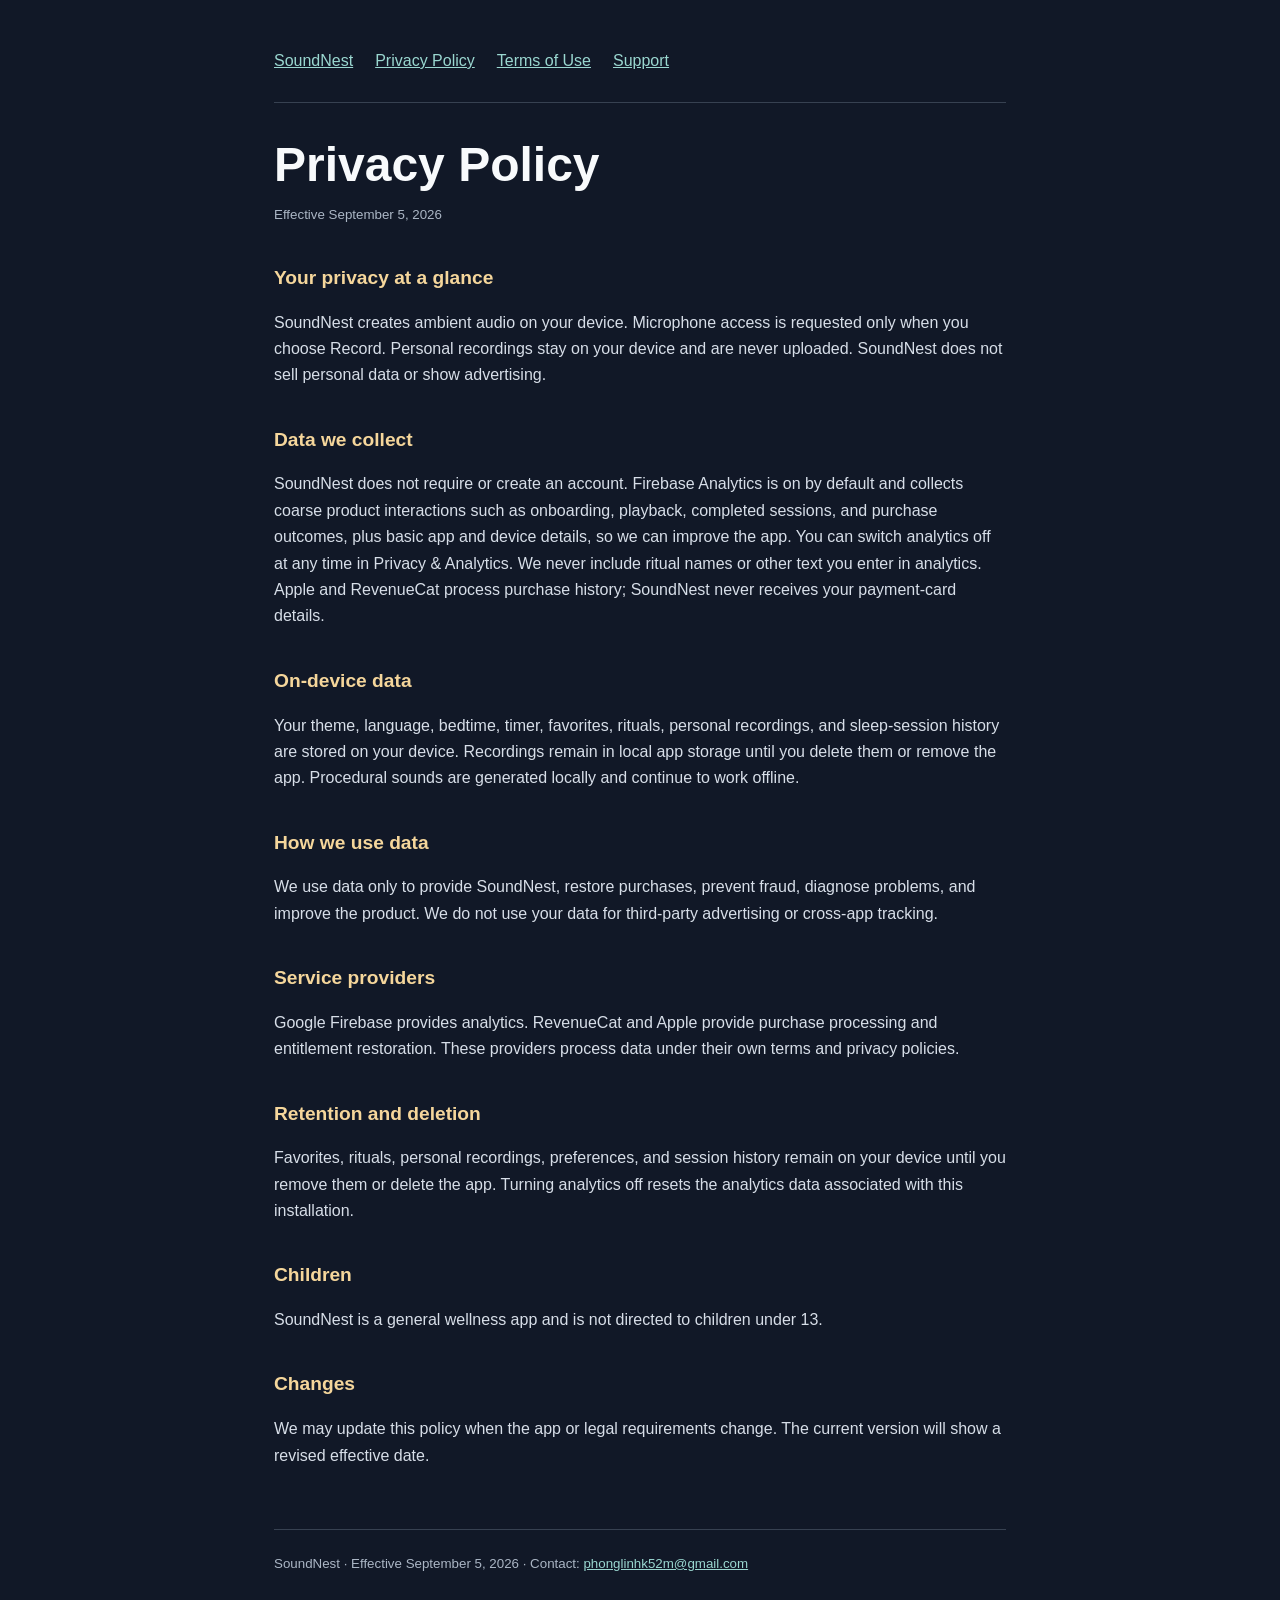
==== privacy/index.html @ 6116319f "Publish SoundNest legal and support pages" ====
<!doctype html>
<html lang="en"><head><meta charset="utf-8"><meta name="viewport" content="width=device-width, initial-scale=1">
<title>Privacy Policy — SoundNest</title><link rel="stylesheet" href="../style.css"></head>
<body><main><nav><a href="../">SoundNest</a><a href="../privacy/">Privacy Policy</a><a href="../terms/">Terms of Use</a><a href="../support/">Support</a></nav>
<h1>Privacy Policy</h1><small>Effective September 5, 2026</small><section><h2>Your privacy at a glance</h2><p>SoundNest creates ambient audio on your device. Microphone access is requested only when you choose Record. Personal recordings stay on your device and are never uploaded. SoundNest does not sell personal data or show advertising.</p></section>
<section><h2>Data we collect</h2><p>SoundNest does not require or create an account. Firebase Analytics is on by default and collects coarse product interactions such as onboarding, playback, completed sessions, and purchase outcomes, plus basic app and device details, so we can improve the app. You can switch analytics off at any time in Privacy &amp; Analytics. We never include ritual names or other text you enter in analytics. Apple and RevenueCat process purchase history; SoundNest never receives your payment-card details.</p></section>
<section><h2>On-device data</h2><p>Your theme, language, bedtime, timer, favorites, rituals, personal recordings, and sleep-session history are stored on your device. Recordings remain in local app storage until you delete them or remove the app. Procedural sounds are generated locally and continue to work offline.</p></section>
<section><h2>How we use data</h2><p>We use data only to provide SoundNest, restore purchases, prevent fraud, diagnose problems, and improve the product. We do not use your data for third-party advertising or cross-app tracking.</p></section>
<section><h2>Service providers</h2><p>Google Firebase provides analytics. RevenueCat and Apple provide purchase processing and entitlement restoration. These providers process data under their own terms and privacy policies.</p></section>
<section><h2>Retention and deletion</h2><p>Favorites, rituals, personal recordings, preferences, and session history remain on your device until you remove them or delete the app. Turning analytics off resets the analytics data associated with this installation.</p></section>
<section><h2>Children</h2><p>SoundNest is a general wellness app and is not directed to children under 13.</p></section>
<section><h2>Changes</h2><p>We may update this policy when the app or legal requirements change. The current version will show a revised effective date.</p></section><footer><small>SoundNest · Effective September 5, 2026 · Contact: <a href="mailto:phonglinhk52m@gmail.com">phonglinhk52m@gmail.com</a></small></footer></main></body></html>
---- style.css ----
:root{color-scheme:dark;font-family:-apple-system,BlinkMacSystemFont,'Segoe UI',sans-serif;background:#111827;color:#f8fafc}
*{box-sizing:border-box}body{margin:0;line-height:1.65}main{max-width:780px;margin:auto;padding:48px 24px 80px}
nav{display:flex;gap:22px;flex-wrap:wrap;padding-bottom:28px;border-bottom:1px solid #374151}a{color:#9ad7d0}
h1{font-size:clamp(2rem,5vw,3rem);line-height:1.15;margin:34px 0 8px}h2{font-size:1.2rem;margin:35px 0 8px;color:#f5d69b}
p{color:#d7dee8}small{color:#abb6c5}footer{margin-top:60px;padding-top:20px;border-top:1px solid #374151}
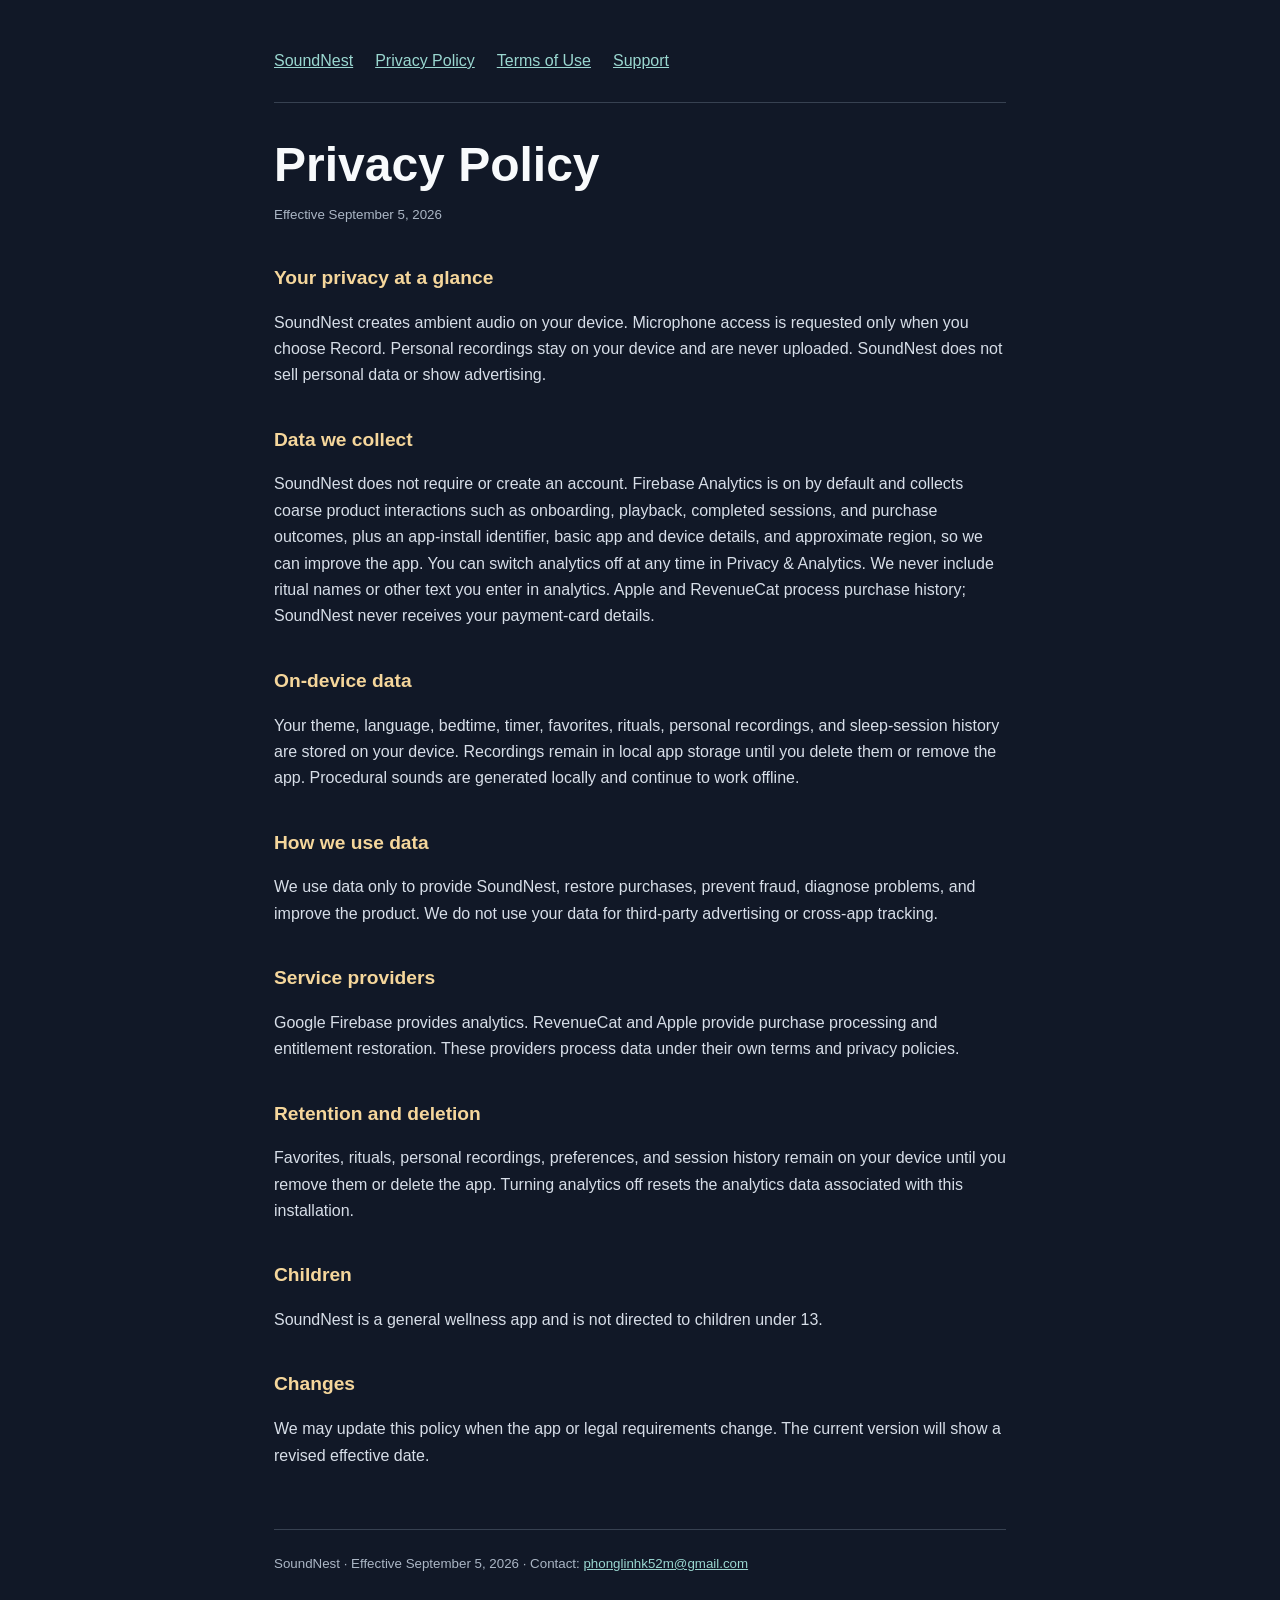
==== commit 2cf20e16: "Clarify analytics device identifier and approximate region" ====
--- a/privacy/index.html
+++ b/privacy/index.html
@@ -3,7 +3,7 @@
 <title>Privacy Policy — SoundNest</title><link rel="stylesheet" href="../style.css"></head>
 <body><main><nav><a href="../">SoundNest</a><a href="../privacy/">Privacy Policy</a><a href="../terms/">Terms of Use</a><a href="../support/">Support</a></nav>
 <h1>Privacy Policy</h1><small>Effective September 5, 2026</small><section><h2>Your privacy at a glance</h2><p>SoundNest creates ambient audio on your device. Microphone access is requested only when you choose Record. Personal recordings stay on your device and are never uploaded. SoundNest does not sell personal data or show advertising.</p></section>
-<section><h2>Data we collect</h2><p>SoundNest does not require or create an account. Firebase Analytics is on by default and collects coarse product interactions such as onboarding, playback, completed sessions, and purchase outcomes, plus basic app and device details, so we can improve the app. You can switch analytics off at any time in Privacy &amp; Analytics. We never include ritual names or other text you enter in analytics. Apple and RevenueCat process purchase history; SoundNest never receives your payment-card details.</p></section>
+<section><h2>Data we collect</h2><p>SoundNest does not require or create an account. Firebase Analytics is on by default and collects coarse product interactions such as onboarding, playback, completed sessions, and purchase outcomes, plus an app-install identifier, basic app and device details, and approximate region, so we can improve the app. You can switch analytics off at any time in Privacy &amp; Analytics. We never include ritual names or other text you enter in analytics. Apple and RevenueCat process purchase history; SoundNest never receives your payment-card details.</p></section>
 <section><h2>On-device data</h2><p>Your theme, language, bedtime, timer, favorites, rituals, personal recordings, and sleep-session history are stored on your device. Recordings remain in local app storage until you delete them or remove the app. Procedural sounds are generated locally and continue to work offline.</p></section>
 <section><h2>How we use data</h2><p>We use data only to provide SoundNest, restore purchases, prevent fraud, diagnose problems, and improve the product. We do not use your data for third-party advertising or cross-app tracking.</p></section>
 <section><h2>Service providers</h2><p>Google Firebase provides analytics. RevenueCat and Apple provide purchase processing and entitlement restoration. These providers process data under their own terms and privacy policies.</p></section>
